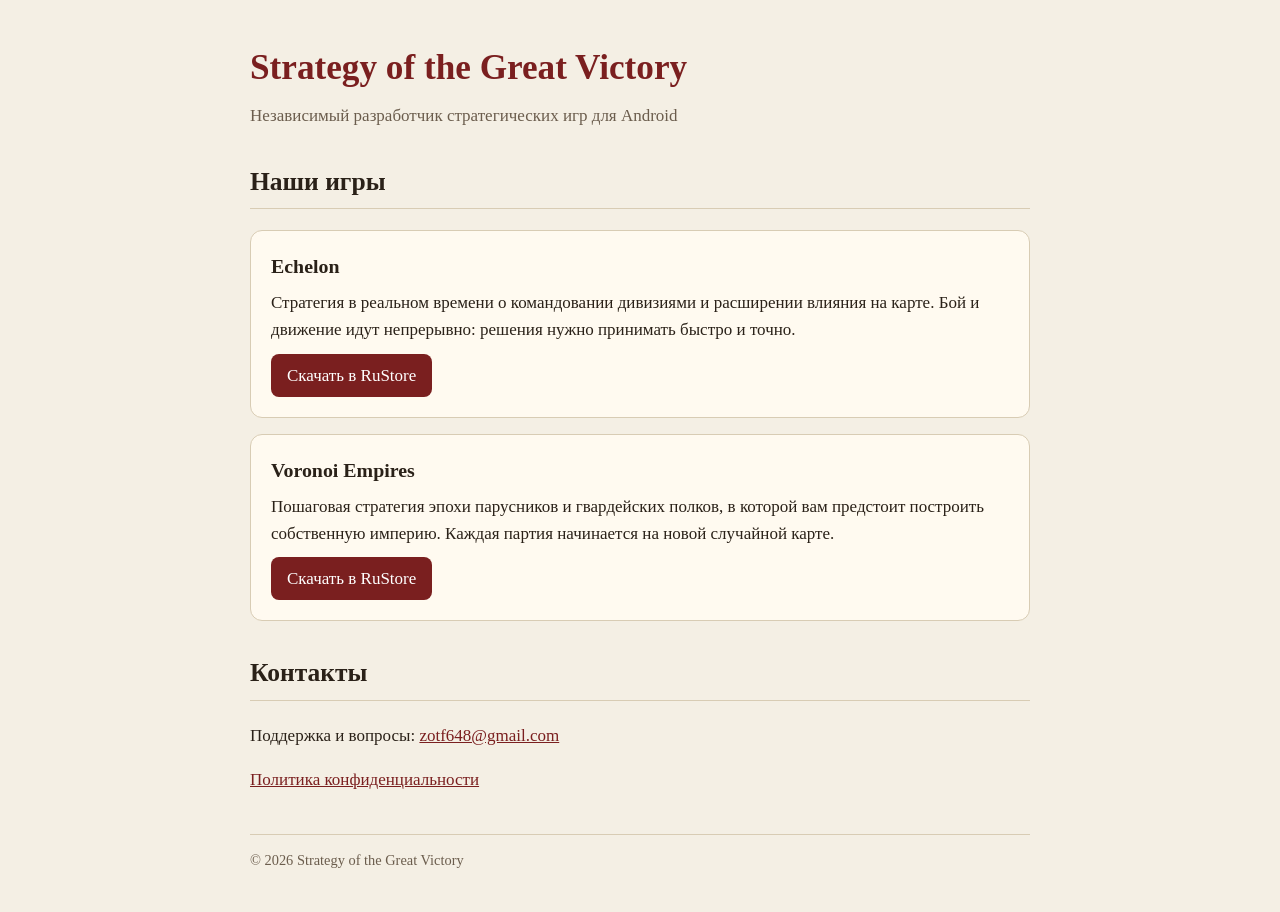
==== index.html @ 91adf71c "Add files via upload" ====
<!DOCTYPE html>
<html lang="ru">
<head>
<meta charset="utf-8">
<meta name="viewport" content="width=device-width, initial-scale=1">
<title>Strategy of the Great Victory — стратегические игры для Android</title>
<meta name="description" content="Strategy of the Great Victory: стратегические игры для Android. Echelon и Voronoi Empires.">
<link rel="stylesheet" href="style.css">
</head>
<body>
<div class="wrap">
<h1>Strategy of the Great Victory</h1>
<p class="sub">Независимый разработчик стратегических игр для Android</p>

<h2>Наши игры</h2>

<div class="card">
<div>
<h3>Echelon</h3>
<p>Стратегия в реальном времени о командовании дивизиями и расширении влияния на карте. Бой и движение идут непрерывно: решения нужно принимать быстро и точно.</p>
<a class="btn" href="https://www.rustore.ru/catalog/app/com.StrategyoftheGreatVictory.Echelon">Скачать в RuStore</a>
</div>
</div>

<div class="card">
<div>
<h3>Voronoi Empires</h3>
<p>Пошаговая стратегия эпохи парусников и гвардейских полков, в которой вам предстоит построить собственную империю. Каждая партия начинается на новой случайной карте.</p>
<a class="btn" href="https://www.rustore.ru/catalog/app/com.StrategyoftheGreatVictory.VoronoiEmpires">Скачать в RuStore</a>
</div>
</div>

<h2>Контакты</h2>
<p>Поддержка и вопросы: <a href="mailto:zotf648@gmail.com">zotf648@gmail.com</a></p>
<p><a href="privacy.html">Политика конфиденциальности</a></p>

<footer>&copy; 2026 Strategy of the Great Victory</footer>
</div>
</body>
</html>
---- style.css ----
:root{--bg:#f4efe4;--fg:#2a2118;--card:#fffaf0;--accent:#7a1f1f;--muted:#6b5d4d;--line:#d8ccb4}
@media (prefers-color-scheme:dark){:root{--bg:#1c1814;--fg:#eee4d2;--card:#26201a;--accent:#e08a7a;--muted:#a89a85;--line:#3a3128}}
*{box-sizing:border-box}
body{margin:0;background:var(--bg);color:var(--fg);font:17px/1.6 Georgia,"Times New Roman",serif}
.wrap{max-width:820px;margin:0 auto;padding:40px 20px}
h1{font-size:2.2rem;margin:0 0 6px;color:var(--accent)}
h2{margin-top:2rem;border-bottom:1px solid var(--line);padding-bottom:6px}
.sub{color:var(--muted);margin:0 0 28px}
.card{background:var(--card);border:1px solid var(--line);border-radius:12px;padding:20px;margin:16px 0;display:flex;gap:18px;flex-wrap:wrap}
.card h3{margin:0 0 6px}
.card p{margin:0 0 10px}
a{color:var(--accent)}
.btn{display:inline-block;padding:8px 16px;border-radius:8px;background:var(--accent);color:#fff;text-decoration:none}
footer{margin-top:40px;color:var(--muted);font-size:.9rem;border-top:1px solid var(--line);padding-top:14px}
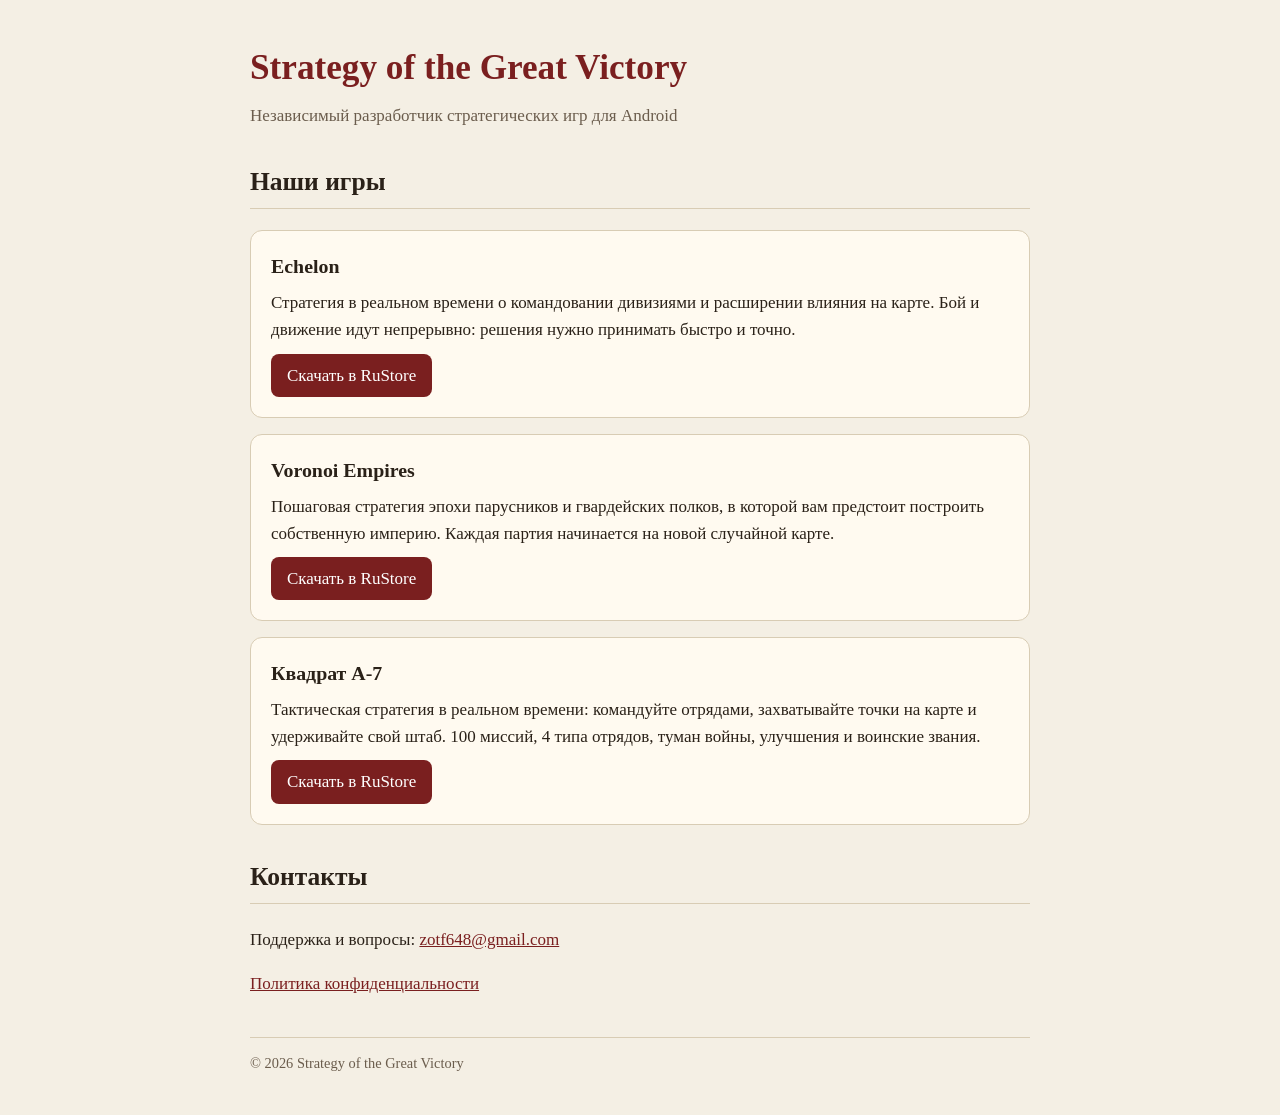
==== commit f1471e15: "Modify meta description and add new game section Updated the meta description and added a new game s" ====
--- a/index.html
+++ b/index.html
@@ -4,7 +4,7 @@
 <meta charset="utf-8">
 <meta name="viewport" content="width=device-width, initial-scale=1">
 <title>Strategy of the Great Victory — стратегические игры для Android</title>
-<meta name="description" content="Strategy of the Great Victory: стратегические игры для Android. Echelon и Voronoi Empires.">
+<meta name="description" content="Strategy of the Great Victory: стратегические игры для Android. Echelon, Voronoi Empires и Квадрат А-7.">
 <link rel="stylesheet" href="style.css">
 </head>
 <body>
@@ -30,6 +30,14 @@
 </div>
 </div>
 
+<div class="card">
+<div>
+<h3>Квадрат А-7</h3>
+<p>Тактическая стратегия в реальном времени: командуйте отрядами, захватывайте точки на карте и удерживайте свой штаб. 100 миссий, 4 типа отрядов, туман войны, улучшения и воинские звания.</p>
+<a class="btn" href="https://www.rustore.ru/catalog/app/com.StrategyoftheGreatVictory.SquareA7">Скачать в RuStore</a>
+</div>
+</div>
+
 <h2>Контакты</h2>
 <p>Поддержка и вопросы: <a href="mailto:zotf648@gmail.com">zotf648@gmail.com</a></p>
 <p><a href="privacy.html">Политика конфиденциальности</a></p>
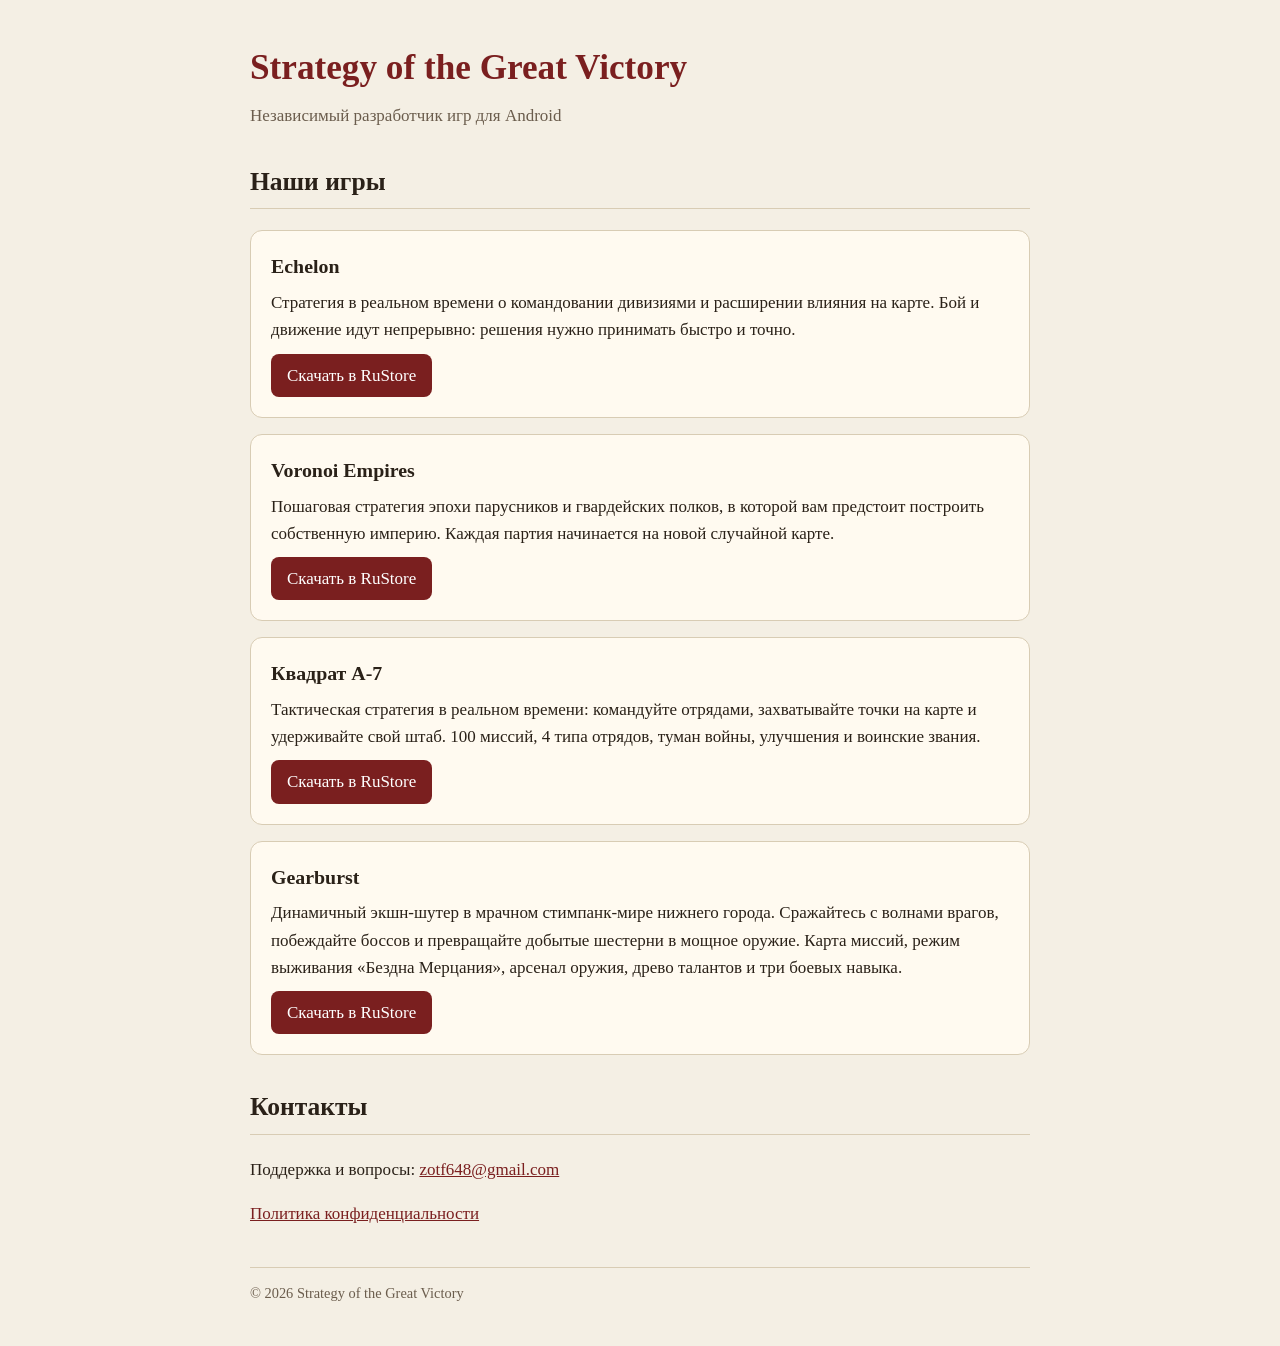
==== commit 6114e1f9: "Enhance SEO and add new game information Updated title and description for SEO. Added new game 'Gear" ====
--- a/index.html
+++ b/index.html
@@ -3,14 +3,16 @@
 <head>
 <meta charset="utf-8">
 <meta name="viewport" content="width=device-width, initial-scale=1">
-<title>Strategy of the Great Victory — стратегические игры для Android</title>
-<meta name="description" content="Strategy of the Great Victory: стратегические игры для Android. Echelon, Voronoi Empires и Квадрат А-7.">
+<title>Strategy of the Great Victory — стратегические и экшн-игры для Android</title>
+<meta name="description" content="Strategy of the Great Victory: игры для Android. Echelon, Voronoi Empires, Квадрат А-7 и Gearburst.">
+<meta name="robots" content="index, follow">
+<link rel="canonical" href="https://flint212.github.io/">
 <link rel="stylesheet" href="style.css">
 </head>
 <body>
 <div class="wrap">
 <h1>Strategy of the Great Victory</h1>
-<p class="sub">Независимый разработчик стратегических игр для Android</p>
+<p class="sub">Независимый разработчик игр для Android</p>
 
 <h2>Наши игры</h2>
 
@@ -38,6 +40,14 @@
 </div>
 </div>
 
+<div class="card">
+<div>
+<h3>Gearburst</h3>
+<p>Динамичный экшн-шутер в мрачном стимпанк-мире нижнего города. Сражайтесь с волнами врагов, побеждайте боссов и превращайте добытые шестерни в мощное оружие. Карта миссий, режим выживания «Бездна Мерцания», арсенал оружия, древо талантов и три боевых навыка.</p>
+<a class="btn" href="https://www.rustore.ru/catalog/app/com.StrategyoftheGreatVictory.Gearburst">Скачать в RuStore</a>
+</div>
+</div>
+
 <h2>Контакты</h2>
 <p>Поддержка и вопросы: <a href="mailto:zotf648@gmail.com">zotf648@gmail.com</a></p>
 <p><a href="privacy.html">Политика конфиденциальности</a></p>
